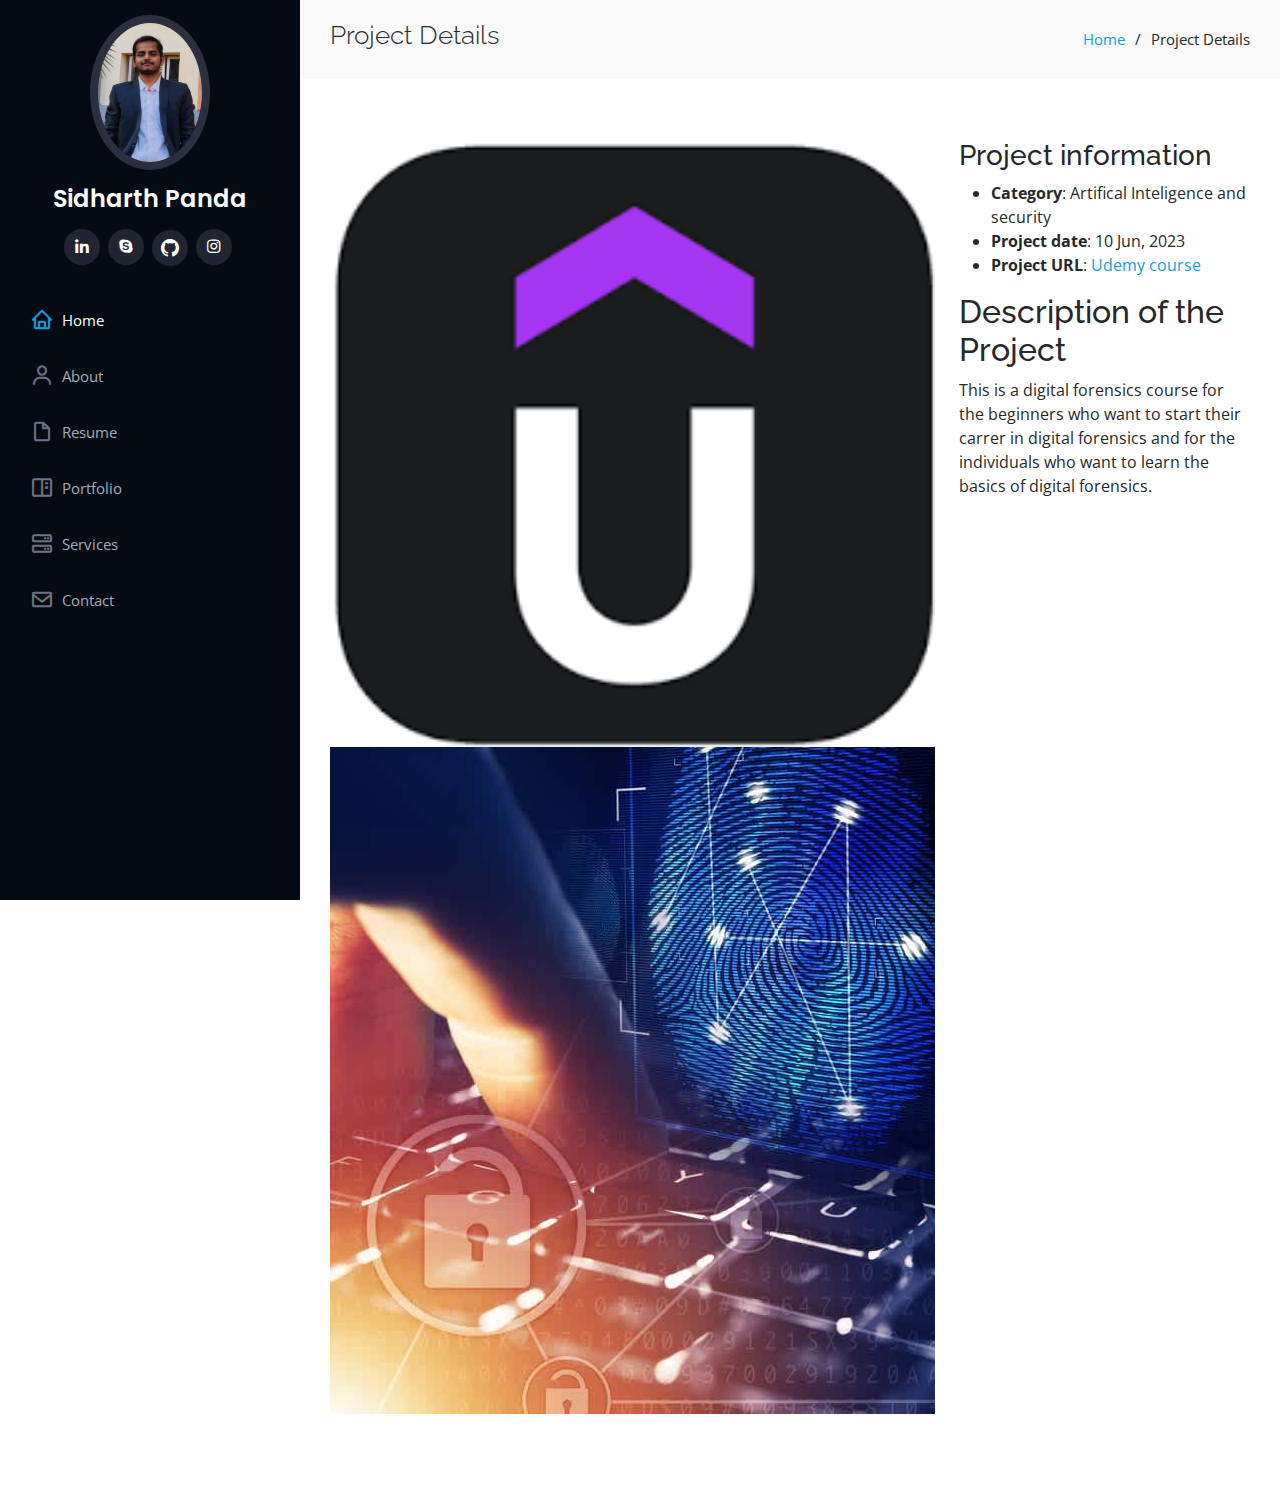
==== udemy.html @ 6f53bd3e "new update" ====
<!DOCTYPE html>
<html lang="en">

<head>
  <meta charset="utf-8">
  <meta content="width=device-width, initial-scale=1.0" name="viewport">

  <title>Security Camera</title>
  <meta content="" name="description">
  <meta content="" name="keywords">

  <!-- Favicons -->
  <link href="assets/img/favicon.png" rel="icon">
  <link href="assets/img/apple-touch-icon.png" rel="apple-touch-icon">

  <!-- Google Fonts -->
  <link href="https://fonts.googleapis.com/css?family=Open+Sans:300,300i,400,400i,600,600i,700,700i|Raleway:300,300i,400,400i,500,500i,600,600i,700,700i|Poppins:300,300i,400,400i,500,500i,600,600i,700,700i" rel="stylesheet">

  <!-- Vendor CSS Files -->
  <link href="assets/vendor/aos/aos.css" rel="stylesheet">
  <link href="assets/vendor/bootstrap/css/bootstrap.min.css" rel="stylesheet">
  <link href="assets/vendor/bootstrap-icons/bootstrap-icons.css" rel="stylesheet">
  <link href="assets/vendor/boxicons/css/boxicons.min.css" rel="stylesheet">
  <link href="assets/vendor/glightbox/css/glightbox.min.css" rel="stylesheet">
  <link href="assets/vendor/swiper/swiper-bundle.min.css" rel="stylesheet">

  <!-- Template Main CSS File -->
  <link href="assets/css/style.css" rel="stylesheet">

  <!-- =======================================================
  * Template Name: iPortfolio
  * Updated: Nov 17 2023 with Bootstrap v5.3.2
  * Template URL: https://bootstrapmade.com/iportfolio-bootstrap-portfolio-websites-template/
  * Author: BootstrapMade.com
  * License: https://bootstrapmade.com/license/
  ======================================================== -->
</head>

<body>

  <!-- ======= Mobile nav toggle button ======= -->
  <i class="bi bi-list mobile-nav-toggle d-xl-none"></i>

  <!-- ======= Header ======= -->
  <header id="header">
    <div class="d-flex flex-column">

      <div class="profile">
        <img src="assets/img/Profile photo.jpg" alt="" class="img-fluid rounded-circle">
        <h1 class="text-light"><a href="index.html">Sidharth Panda</a></h1>
        <div class="social-links mt-3 text-center">
          <!-- <a href="#" class="twitter"><i class="bx bxl-twitter"></i></a> -->
          <!-- <a href="#" class="facebook"><i class="bx bxl-facebook"></i></a> -->
          <a href="https://www.linkedin.com/in/sidharthpanda1126/" class="linkedin"><i class="bx bxl-linkedin"></i></a>
          <a href="https://join.skype.com/invite/swrKnv7EQSAm" class="google-plus"><i class="bx bxl-skype"></i></a>
          <a href="https://github.com/coderpanda11" class="github"><i class="bi bi-github"></i></a>
          <a href="https://www.instagram.com/sidharth_11151926/" class="instagram"><i class="bx bxl-instagram"></i></a>
        </div>
      </div>

      <nav id="navbar" class="nav-menu navbar">
        <ul>
          <li><a href="#hero" class="nav-link scrollto active"><i class="bx bx-home"></i> <span>Home</span></a></li>
          <li><a href="#about" class="nav-link scrollto"><i class="bx bx-user"></i> <span>About</span></a></li>
          <li><a href="#resume" class="nav-link scrollto"><i class="bx bx-file-blank"></i> <span>Resume</span></a></li>
          <li><a href="#portfolio" class="nav-link scrollto"><i class="bx bx-book-content"></i> <span>Portfolio</span></a></li>
          <li><a href="#services" class="nav-link scrollto"><i class="bx bx-server"></i> <span>Services</span></a></li>
          <li><a href="#contact" class="nav-link scrollto"><i class="bx bx-envelope"></i> <span>Contact</span></a></li>
        </ul>
      </nav><!-- .nav-menu -->
    </div>
  </header><!-- End Header -->

  <main id="main">

    <!-- ======= Breadcrumbs ======= -->
    <section id="breadcrumbs" class="breadcrumbs">
      <div class="container">

        <div class="d-flex justify-content-between align-items-center">
          <h2>Project Details</h2>
          <ol>
            <li><a href="index.html">Home</a></li>
            <li>Project Details</li>
          </ol>
        </div>

      </div>
    </section><!-- End Breadcrumbs -->

    <!-- ======= Portfolio Details Section ======= -->
    <section id="portfolio-details" class="portfolio-details">
      <div class="container">

        <div class="row gy-4">

          <div class="col-lg-8">
            <div class="portfolio-details-slider swiper">
              <div class="swiper-wrapper align-items-center">

                <div class="swiper-slide">
                  <img src="assets/img/portfolio/images.png"

                <div class="swiper-slide">
                  <img src="assets/img/portfolio/digital_forensics-2.jpg" alt="">
                </div>

              </div>
              <div class="swiper-pagination"></div>
            </div>
          </div>

          <div class="col-lg-4">
            <div class="portfolio-info">
              <h3>Project information</h3>
              <ul>
                <li><strong>Category</strong>: Artifical Inteligence and security</li>
                <!-- <li><strong>Client</strong>: ASU Company</li> -->
                <li><strong>Project date</strong>: 10 Jun, 2023</li>
                <li><strong>Project URL</strong>: <a href="https://www.udemy.com/course/a-to-z-digital-forensics-and-cyber-crime-investigations/">Udemy course</a></li>
              </ul>
            </div>
            <div class="portfolio-description">
              <h2>Description of the Project</h2>
              <p>
                This is a digital forensics course for the beginners who want to start their carrer in digital forensics and for the individuals who want to learn the basics of digital forensics.
              </p>
            </div>
          </div>

        </div>

      </div>
    </section><!-- End Portfolio Details Section -->

  </main><!-- End #main -->

  <!-- ======= Footer ======= -->
  <!-- <footer id="footer"> -->
    <!-- <div class="container"> -->
      <!-- <div class="copyright"> -->
        <!-- &copy; Copyright <strong><span>iPortfolio</span></strong> -->
      <!-- </div> -->
      <!-- <div class="credits"> -->
        <!-- All the links in the footer should remain intact. -->
        <!-- You can delete the links only if you purchased the pro version. -->
        <!-- Licensing information: https://bootstrapmade.com/license/ -->
        <!-- Purchase the pro version with working PHP/AJAX contact form: https://bootstrapmade.com/iportfolio-bootstrap-portfolio-websites-template/ -->
        <!-- Designed by <a href="https://bootstrapmade.com/">BootstrapMade</a> -->
      <!-- </div> -->
    <!-- </div> -->
  <!-- </footer>End  Footer -->

  <a href="#" class="back-to-top d-flex align-items-center justify-content-center"><i class="bi bi-arrow-up-short"></i></a>

  <!-- Vendor JS Files -->
  <script src="assets/vendor/purecounter/purecounter_vanilla.js"></script>
  <script src="assets/vendor/aos/aos.js"></script>
  <script src="assets/vendor/bootstrap/js/bootstrap.bundle.min.js"></script>
  <script src="assets/vendor/glightbox/js/glightbox.min.js"></script>
  <script src="assets/vendor/isotope-layout/isotope.pkgd.min.js"></script>
  <script src="assets/vendor/swiper/swiper-bundle.min.js"></script>
  <script src="assets/vendor/typed.js/typed.umd.js"></script>
  <script src="assets/vendor/waypoints/noframework.waypoints.js"></script>
  <script src="assets/vendor/php-email-form/validate.js"></script>

  <!-- Template Main JS File -->
  <script src="assets/js/main.js"></script>

</body>

</html>
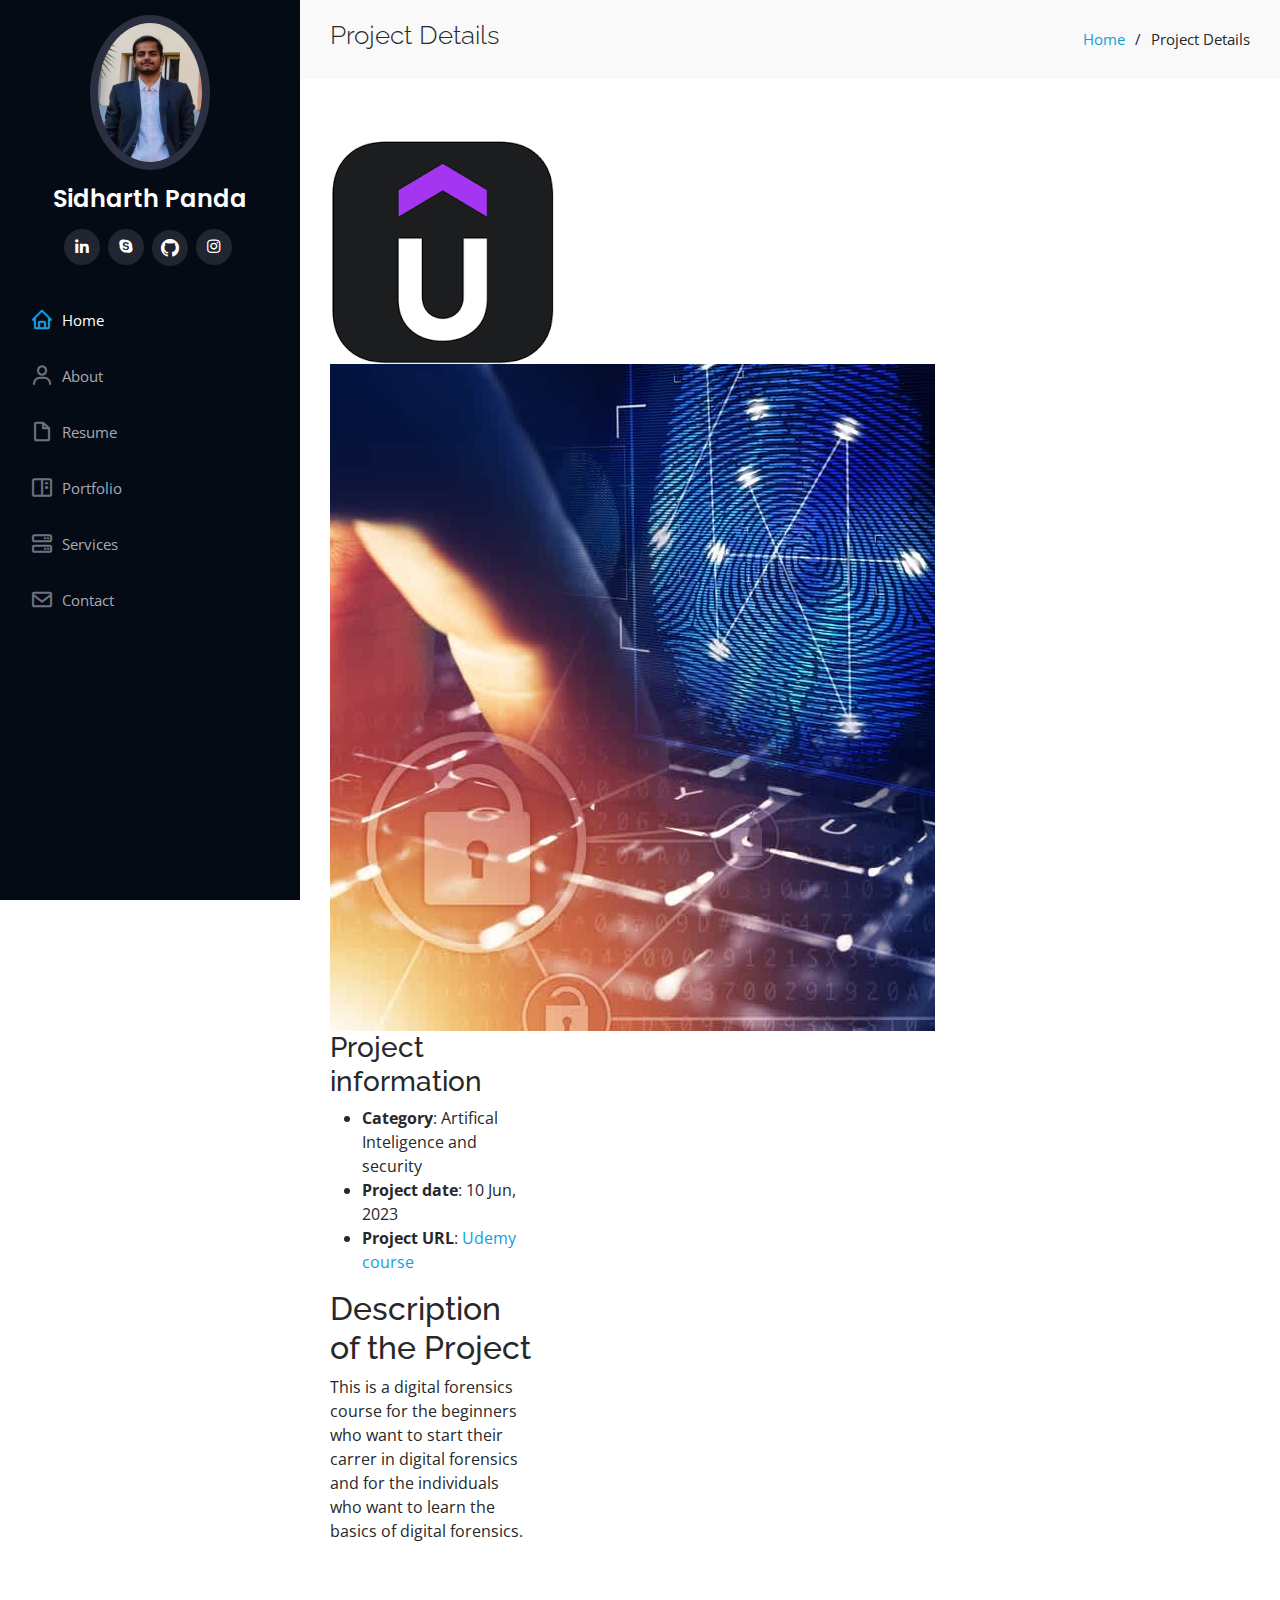
==== commit faf876c7: "I am dumb" ====
--- a/udemy.html
+++ b/udemy.html
@@ -99,7 +99,7 @@
               <div class="swiper-wrapper align-items-center">
 
                 <div class="swiper-slide">
-                  <img src="assets/img/portfolio/images.png"
+                  <img src="assets/img/portfolio/images.png">
 
                 <div class="swiper-slide">
                   <img src="assets/img/portfolio/digital_forensics-2.jpg" alt="">
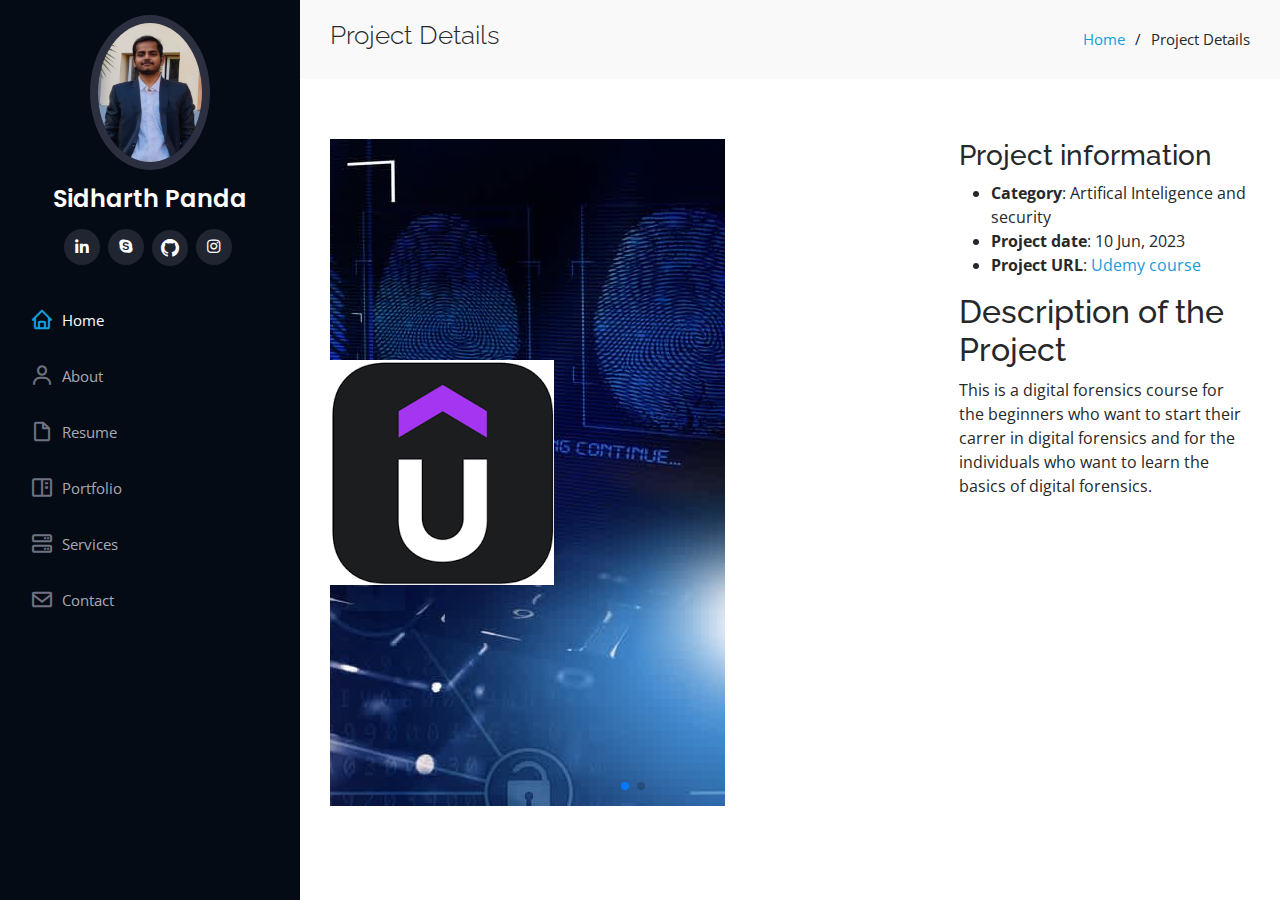
==== commit 402612e5: "again" ====
--- a/udemy.html
+++ b/udemy.html
@@ -100,6 +100,7 @@
 
                 <div class="swiper-slide">
                   <img src="assets/img/portfolio/images.png">
+                </div>
 
                 <div class="swiper-slide">
                   <img src="assets/img/portfolio/digital_forensics-2.jpg" alt="">
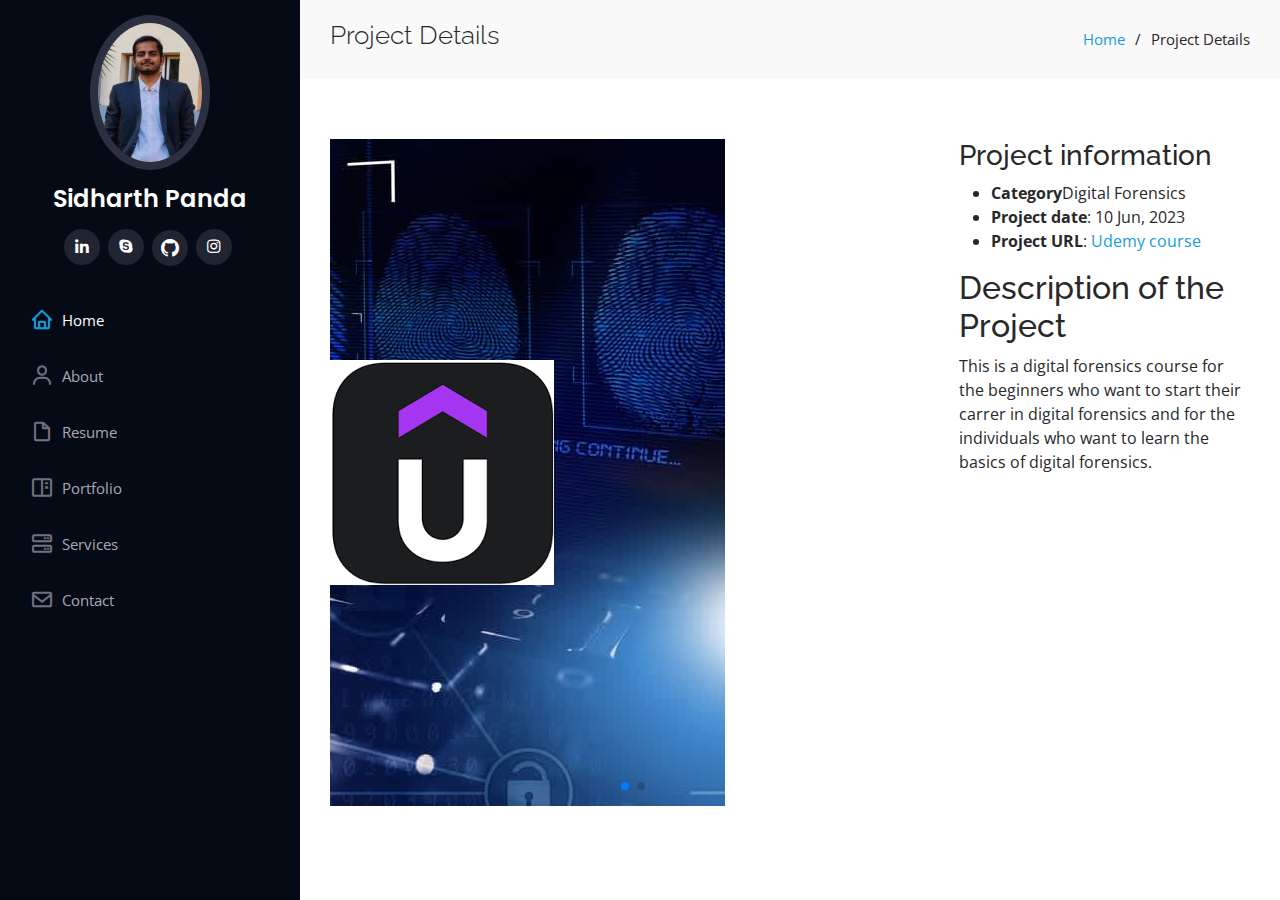
==== commit b3560029: "again aaahhhhhhh :(" ====
--- a/udemy.html
+++ b/udemy.html
@@ -115,7 +115,7 @@
             <div class="portfolio-info">
               <h3>Project information</h3>
               <ul>
-                <li><strong>Category</strong>: Artifical Inteligence and security</li>
+                <li><strong>Category</strong>Digital Forensics</li>
                 <!-- <li><strong>Client</strong>: ASU Company</li> -->
                 <li><strong>Project date</strong>: 10 Jun, 2023</li>
                 <li><strong>Project URL</strong>: <a href="https://www.udemy.com/course/a-to-z-digital-forensics-and-cyber-crime-investigations/">Udemy course</a></li>
